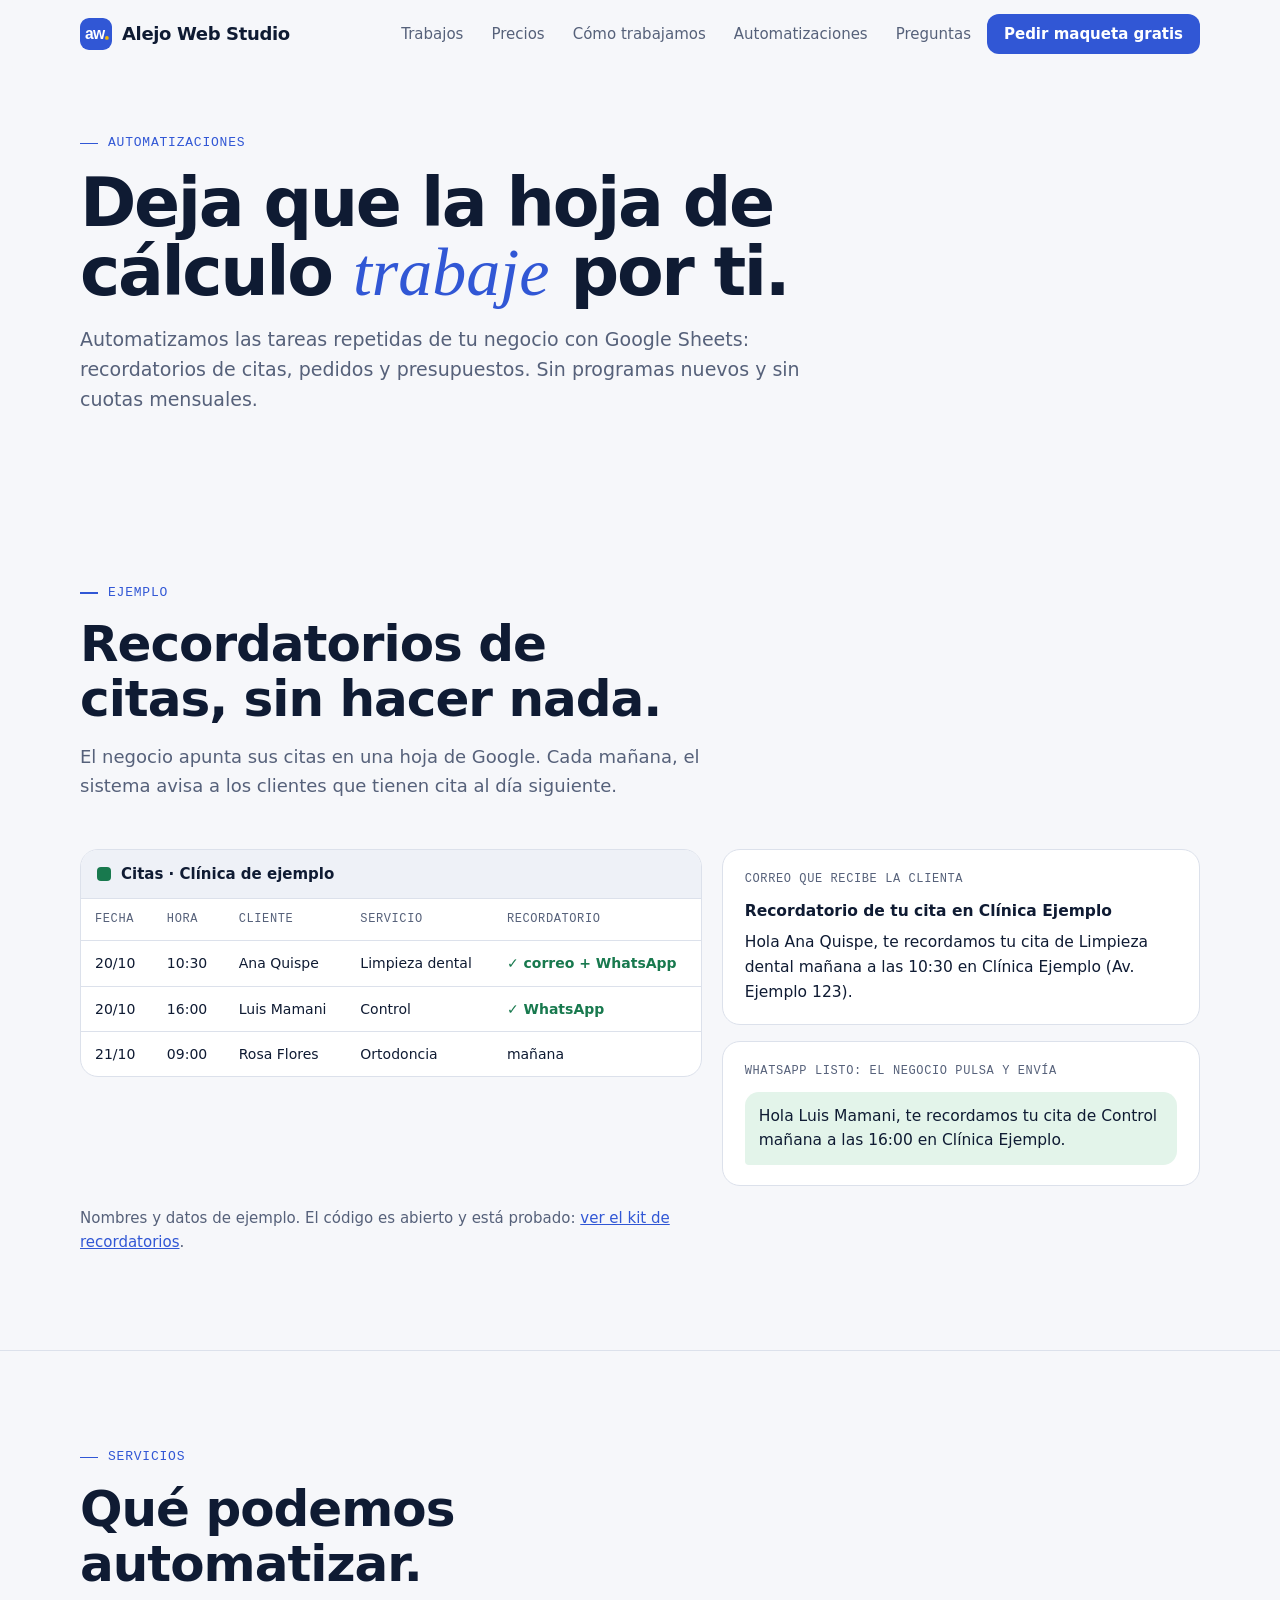
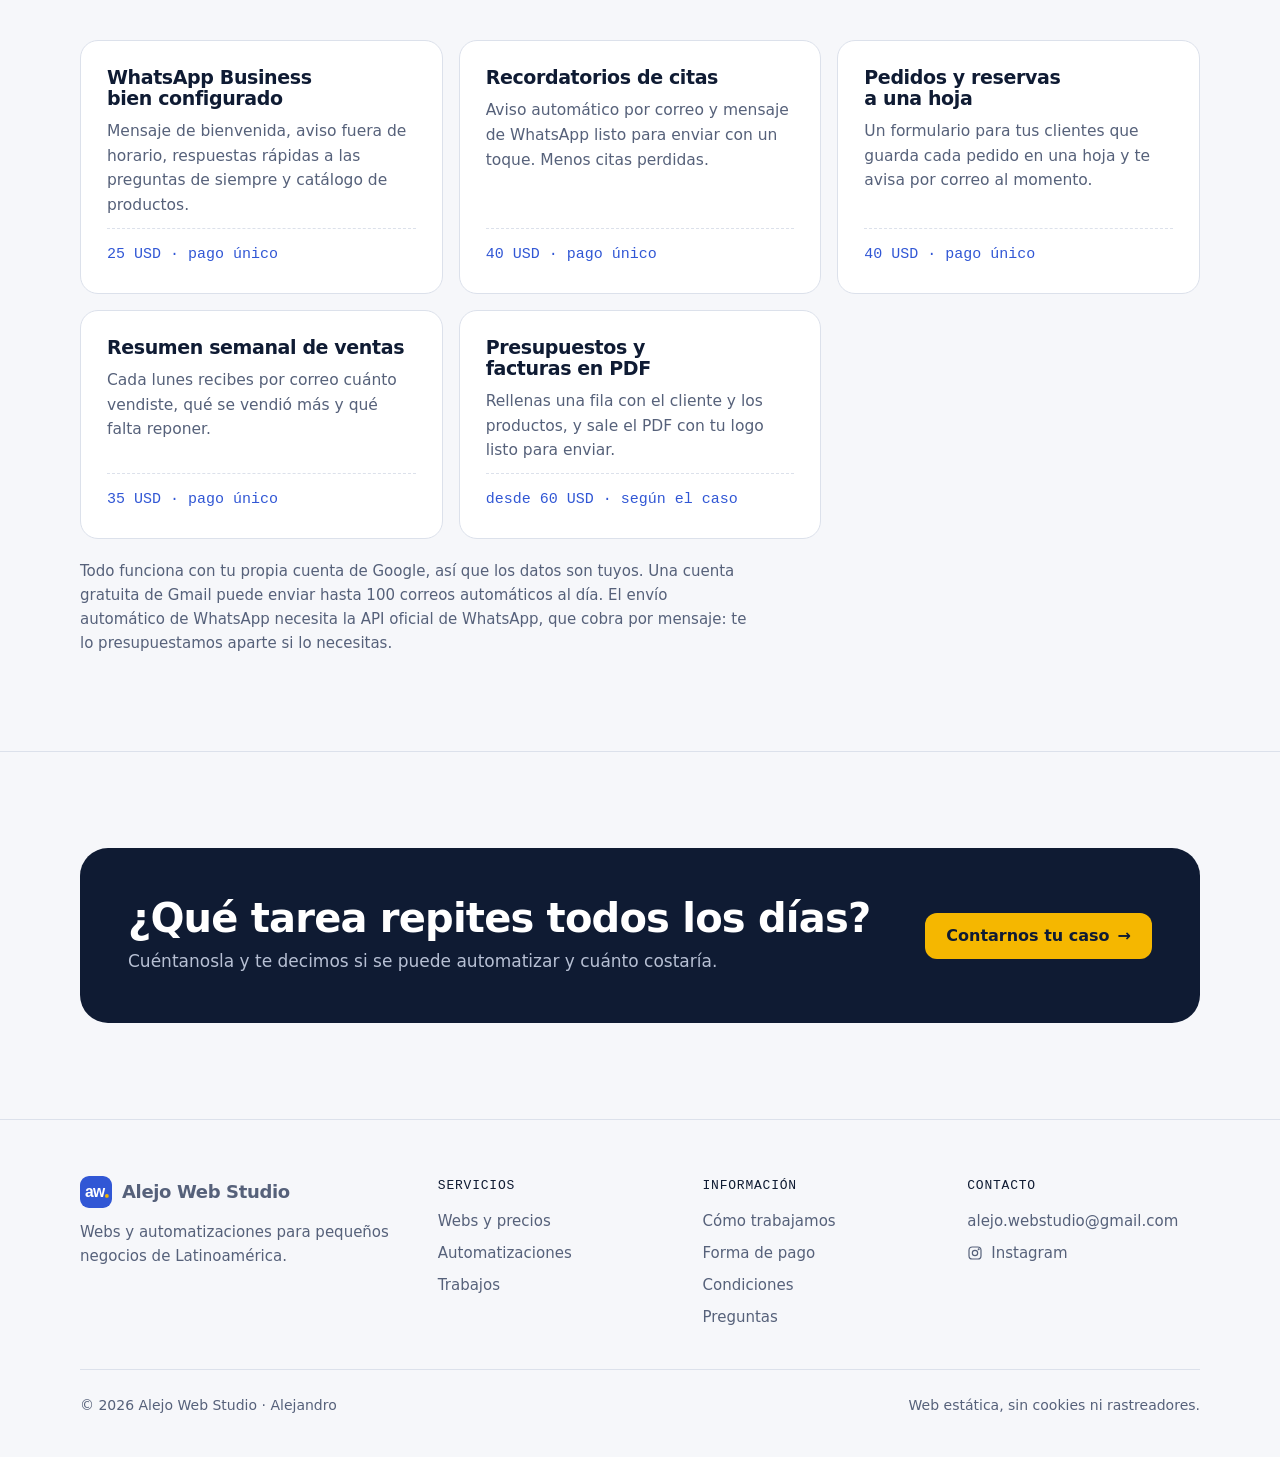
==== automatizaciones/index.html @ 04fbe158 "Add files via upload" ====
<!doctype html>
<html lang="es">
<head>
<meta charset="utf-8">
<meta name="viewport" content="width=device-width, initial-scale=1, viewport-fit=cover">
<meta http-equiv="Content-Security-Policy" content="default-src 'self'; style-src 'self' 'unsafe-inline' https://fonts.googleapis.com; font-src https://fonts.gstatic.com; img-src 'self' data:; script-src 'none'; base-uri 'self'; form-action 'none'; object-src 'none'">
<meta name="referrer" content="strict-origin-when-cross-origin">
<title>Automatizaciones para negocios · Alejo Web Studio</title>
<meta name="description" content="Recordatorios de citas, pedidos y presupuestos automáticos con Google Sheets. Sin cuotas mensuales.">
<link rel="icon" href="../img/logo.svg" type="image/svg+xml">
<link rel="canonical" href="https://alejowebstudio.github.io/automatizaciones/">
<link rel="preconnect" href="https://fonts.googleapis.com"><link rel="preconnect" href="https://fonts.gstatic.com" crossorigin>
<link rel="stylesheet" href="https://fonts.googleapis.com/css2?family=Geist:wght@400;500;600;700&family=Geist+Mono:wght@400;500&family=Instrument+Serif:ital@1&display=swap">
<link rel="stylesheet" href="../assets/site.css">
<style>
.ahero{padding-block:64px 72px}
.ahero h1{font-size:clamp(40px,5.6vw,68px);font-weight:700;letter-spacing:-.035em;line-height:1.02;max-width:16ch}
.ahero h1 .serif{color:var(--brand)}
.ahero .intro{font-size:19px}
.demo{display:grid;grid-template-columns:1.3fr 1fr;gap:20px;align-items:start}
.sheet{overflow:hidden;min-width:0}
.sheet .bar{display:flex;align-items:center;gap:10px;padding:12px 16px;border-bottom:1px solid var(--line);font-weight:600;font-size:15px;background:var(--surface-2)}
.sheet .bar i{width:14px;height:14px;border-radius:4px;background:var(--ok)}
.sheet .scroll{overflow-x:auto}
.sheet table{border-collapse:collapse;width:100%;font-size:14px;min-width:540px}
.sheet th,.sheet td{padding:11px 14px;border-bottom:1px solid var(--line);text-align:left;white-space:nowrap}
.sheet th{font-family:var(--mono);font-size:12px;font-weight:500;text-transform:uppercase;letter-spacing:.05em;color:var(--muted)}
.sheet tr:last-child td{border-bottom:0}
.sheet .ok{color:var(--ok);font-weight:600}
.outs{display:grid;gap:16px;min-width:0}
.out{padding:20px 22px}
.out .lbl{font-family:var(--mono);font-size:12px;text-transform:uppercase;letter-spacing:.05em;color:var(--muted);margin-bottom:10px}
.out .subj{font-weight:600;margin-bottom:6px}
.out p{font-size:15.5px}
.bubble{background:var(--ok-soft);border-radius:14px 14px 14px 4px;padding:12px 14px}
.note{margin-top:20px;font-size:15px;color:var(--muted);max-width:70ch}
.svcs{display:grid;grid-template-columns:repeat(3,1fr);gap:16px}
.svc{padding:26px;display:flex;flex-direction:column;gap:10px;min-width:0}
.svc h3{font-size:19px;font-weight:600}
.svc p{color:var(--muted);font-size:15.5px}
.svc .pr{margin-top:auto;padding-top:14px;border-top:1px dashed var(--line);font-family:var(--mono);color:var(--brand);font-size:15px}
.cta{background:#0F1B33;color:#E9EDF6;border-radius:28px;padding:48px;display:flex;justify-content:space-between;align-items:center;gap:28px;flex-wrap:wrap}
.cta h2{font-size:clamp(28px,3.4vw,40px);font-weight:700;color:#fff}
.cta p{color:#B7C0D4;margin-top:8px}
@media (max-width:1020px){.demo{grid-template-columns:1fr}.svcs{grid-template-columns:1fr 1fr}}
@media (max-width:640px){.svcs{grid-template-columns:1fr}.cta{padding:30px 22px}}
</style>
</head>
<body>
<a class="skip" href="#main">Saltar al contenido</a>
<header class="top">
  <div class="wrap">
    <a class="brand" href="../"><img src="../img/logo.svg" alt="" width="32" height="32">Alejo Web Studio</a>
    <div class="menu">
      <a href="../#trabajos">Trabajos</a>
      <a href="../#precios">Precios</a>
      <a href="../#proceso">Cómo trabajamos</a>
      <a href="../automatizaciones/">Automatizaciones</a>
      <a href="../#preguntas">Preguntas</a>
      <a class="btn btn-primary btn-sm" href="../#empezar">Pedir maqueta gratis</a>
      <details class="mnav"><summary aria-label="Abrir menú"><span></span></summary>
        <nav aria-label="Menú">
          <a href="../#trabajos">Trabajos</a><a href="../#precios">Precios</a><a href="../#proceso">Cómo trabajamos</a>
          <a href="../#pago">Forma de pago</a><a href="../automatizaciones/">Automatizaciones</a><a href="../#preguntas">Preguntas</a>
          <a href="../#empezar"><b>Pedir maqueta gratis</b></a>
        </nav>
      </details>
    </div>
  </div>
</header>
<main id="main">
<div class="wrap ahero">
  <p class="eyebrow">Automatizaciones</p>
  <h1>Deja que la hoja de cálculo <span class="serif">trabaje</span> por ti.</h1>
  <p class="intro">Automatizamos las tareas repetidas de tu negocio con Google Sheets: recordatorios de citas, pedidos y presupuestos. Sin programas nuevos y sin cuotas mensuales.</p>
</div>

<section class="section">
  <div class="wrap">
    <div class="head">
      <p class="eyebrow">Ejemplo</p>
      <h2 class="h2">Recordatorios de citas, sin hacer nada.</h2>
      <p class="intro">El negocio apunta sus citas en una hoja de Google. Cada mañana, el sistema avisa a los clientes que tienen cita al día siguiente.</p>
    </div>
    <div class="demo">
      <div class="sheet card">
        <div class="bar"><i aria-hidden="true"></i>Citas · Clínica de ejemplo</div>
        <div class="scroll" role="region" aria-label="Hoja de citas de ejemplo" tabindex="0">
        <table>
          <thead><tr><th>Fecha</th><th>Hora</th><th>Cliente</th><th>Servicio</th><th>Recordatorio</th></tr></thead>
          <tbody>
            <tr><td>20/10</td><td>10:30</td><td>Ana Quispe</td><td>Limpieza dental</td><td class="ok">✓ correo + WhatsApp</td></tr>
            <tr><td>20/10</td><td>16:00</td><td>Luis Mamani</td><td>Control</td><td class="ok">✓ WhatsApp</td></tr>
            <tr><td>21/10</td><td>09:00</td><td>Rosa Flores</td><td>Ortodoncia</td><td>mañana</td></tr>
          </tbody>
        </table>
        </div>
      </div>
      <div class="outs">
        <div class="out card"><p class="lbl">Correo que recibe la clienta</p><p class="subj">Recordatorio de tu cita en Clínica Ejemplo</p><p>Hola Ana Quispe, te recordamos tu cita de Limpieza dental mañana a las 10:30 en Clínica Ejemplo (Av. Ejemplo 123).</p></div>
        <div class="out card"><p class="lbl">WhatsApp listo: el negocio pulsa y envía</p><p class="bubble">Hola Luis Mamani, te recordamos tu cita de Control mañana a las 16:00 en Clínica Ejemplo.</p></div>
      </div>
    </div>
    <p class="note">Nombres y datos de ejemplo. El código es abierto y está probado: <a href="recordatorios-citas/">ver el kit de recordatorios</a>.</p>
  </div>
</section>

<section class="section">
  <div class="wrap">
    <div class="head">
      <p class="eyebrow">Servicios</p>
      <h2 class="h2">Qué podemos automatizar.</h2>
    </div>
    <div class="svcs">
      <div class="svc card"><h3>WhatsApp Business bien configurado</h3><p>Mensaje de bienvenida, aviso fuera de horario, respuestas rápidas a las preguntas de siempre y catálogo de productos.</p><p class="pr">25 USD · pago único</p></div>
      <div class="svc card"><h3>Recordatorios de citas</h3><p>Aviso automático por correo y mensaje de WhatsApp listo para enviar con un toque. Menos citas perdidas.</p><p class="pr">40 USD · pago único</p></div>
      <div class="svc card"><h3>Pedidos y reservas a una hoja</h3><p>Un formulario para tus clientes que guarda cada pedido en una hoja y te avisa por correo al momento.</p><p class="pr">40 USD · pago único</p></div>
      <div class="svc card"><h3>Resumen semanal de ventas</h3><p>Cada lunes recibes por correo cuánto vendiste, qué se vendió más y qué falta reponer.</p><p class="pr">35 USD · pago único</p></div>
      <div class="svc card"><h3>Presupuestos y facturas en PDF</h3><p>Rellenas una fila con el cliente y los productos, y sale el PDF con tu logo listo para enviar.</p><p class="pr">desde 60 USD · según el caso</p></div>
    </div>
    <p class="note">Todo funciona con tu propia cuenta de Google, así que los datos son tuyos. Una cuenta gratuita de Gmail puede enviar hasta 100 correos automáticos al día. El envío automático de WhatsApp necesita la API oficial de WhatsApp, que cobra por mensaje: te lo presupuestamos aparte si lo necesitas.</p>
  </div>
</section>

<section class="section">
  <div class="wrap">
    <div class="cta">
      <div><h2>¿Qué tarea repites todos los días?</h2><p>Cuéntanosla y te decimos si se puede automatizar y cuánto costaría.</p></div>
      <a class="btn btn-accent" href="../#empezar">Contarnos tu caso <span class="arr" aria-hidden="true">→</span></a>
    </div>
  </div>
</section>
</main>
<footer class="foot">
  <div class="wrap">
    <div class="cols">
      <div><a class="brand" href="../"><img src="../img/logo.svg" alt="" width="32" height="32">Alejo Web Studio</a><p class="about">Webs y automatizaciones para pequeños negocios de Latinoamérica.</p></div>
      <div><h4>Servicios</h4><ul><li><a href="../#precios">Webs y precios</a></li><li><a href="../automatizaciones/">Automatizaciones</a></li><li><a href="../#trabajos">Trabajos</a></li></ul></div>
      <div><h4>Información</h4><ul><li><a href="../#proceso">Cómo trabajamos</a></li><li><a href="../#pago">Forma de pago</a></li><li><a href="../condiciones/">Condiciones</a></li><li><a href="../#preguntas">Preguntas</a></li></ul></div>
      <div><h4>Contacto</h4><ul><li><a href="../#empezar">alejo.webstudio@gmail.com</a></li><li><a class="social" href="https://www.instagram.com/alejowebstudio/" rel="noopener"><svg viewBox="0 0 24 24" aria-hidden="true"><rect x="3" y="3" width="18" height="18" rx="5"/><circle cx="12" cy="12" r="4"/><circle cx="17.5" cy="6.5" r=".6" fill="currentColor"/></svg>Instagram</a></li><!--REDES--></ul></div>
    </div>
    <div class="legal"><span>© 2026 Alejo Web Studio · Alejandro</span><span>Web estática, sin cookies ni rastreadores.</span></div>
  </div>
</footer>
</body>
</html>
---- assets/site.css ----
/* Alejo Web Studio · estilos compartidos */
:root{
  --bg:#F6F7FA;--surface:#FFFFFF;--surface-2:#EEF1F7;--ink:#0F1B33;--muted:#56617A;--line:#DCE1EB;
  --brand:#3157D5;--brand-strong:#2445B4;--brand-soft:#E7ECFC;--on-brand:#FFFFFF;
  --accent:#F5B700;--on-accent:#0F1B33;--ok:#18794E;--ok-soft:#E3F4EA;--bad:#B4441A;--bad-soft:#FBE9E1;
  --shadow:0 1px 2px rgba(15,27,51,.06),0 12px 32px -18px rgba(15,27,51,.35);
  --radius:18px;--maxw:1160px;
  --sans:"Geist",ui-sans-serif,system-ui,-apple-system,"Segoe UI",Roboto,Arial,sans-serif;
  --serif:"Instrument Serif",Georgia,"Times New Roman",serif;
  --mono:"Geist Mono",ui-monospace,SFMono-Regular,Menlo,Consolas,monospace;
  color-scheme:light;
}
@media (prefers-color-scheme:dark){:root:not([data-theme="light"]){
  --bg:#0A1120;--surface:#111A2E;--surface-2:#16213A;--ink:#E9EDF6;--muted:#9AA5BE;--line:#243150;
  --brand:#6F8CFF;--brand-strong:#8CA3FF;--brand-soft:#1A2650;--on-brand:#0A1120;
  --accent:#F5B700;--on-accent:#0F1B33;--ok:#43C68A;--ok-soft:#10301F;--bad:#F08E62;--bad-soft:#3A1E14;
  --shadow:0 1px 2px rgba(0,0,0,.4),0 16px 36px -18px rgba(0,0,0,.7);color-scheme:dark}}
:root[data-theme="dark"]{
  --bg:#0A1120;--surface:#111A2E;--surface-2:#16213A;--ink:#E9EDF6;--muted:#9AA5BE;--line:#243150;
  --brand:#6F8CFF;--brand-strong:#8CA3FF;--brand-soft:#1A2650;--on-brand:#0A1120;
  --accent:#F5B700;--on-accent:#0F1B33;--ok:#43C68A;--ok-soft:#10301F;--bad:#F08E62;--bad-soft:#3A1E14;
  --shadow:0 1px 2px rgba(0,0,0,.4),0 16px 36px -18px rgba(0,0,0,.7);color-scheme:dark}

*,*::before,*::after{box-sizing:border-box}
html{scroll-behavior:smooth;scroll-padding-top:84px;-webkit-text-size-adjust:100%}
@media (prefers-reduced-motion:reduce){html{scroll-behavior:auto}*{transition:none!important}}
body{margin:0;font-family:var(--sans);font-size:17px;line-height:1.6;background:var(--bg);color:var(--ink);-webkit-font-smoothing:antialiased}
img{max-width:100%;height:auto;display:block}
a{color:var(--brand)}
a:hover{color:var(--brand-strong)}
:focus-visible{outline:3px solid var(--accent);outline-offset:3px;border-radius:6px}
h1,h2,h3{line-height:1.1;letter-spacing:-.02em;text-wrap:balance;margin:0}
p{margin:0}
.serif{font-family:var(--serif);font-weight:400;font-style:italic;letter-spacing:0}
.mono{font-family:var(--mono)}
.skip{position:absolute;left:-999px;top:8px;background:var(--surface);padding:8px 14px;border-radius:8px;z-index:50}
.skip:focus{left:12px}

.wrap{max-width:var(--maxw);margin:0 auto;padding-left:max(20px,env(safe-area-inset-left,0px));padding-right:max(20px,env(safe-area-inset-right,0px))}
.narrow{max-width:760px}

/* Cabecera */
.top{position:sticky;top:0;z-index:20;background:color-mix(in srgb,var(--bg) 86%,transparent);backdrop-filter:saturate(1.4) blur(12px);-webkit-backdrop-filter:saturate(1.4) blur(12px);border-bottom:1px solid transparent}
.top .wrap{display:flex;align-items:center;justify-content:space-between;gap:16px;min-height:68px}
.brand{display:flex;align-items:center;gap:10px;font-weight:700;font-size:18px;letter-spacing:-.02em;color:var(--ink);text-decoration:none}
.brand img{width:32px;height:32px;border-radius:9px}
.menu{display:flex;align-items:center;gap:4px}
.menu a:not(.btn){color:var(--muted);text-decoration:none;font-weight:500;font-size:15px;padding:8px 12px;border-radius:10px}
.menu a:not(.btn):hover{color:var(--ink);background:var(--surface-2)}
.mnav{display:none;position:relative}
.mnav summary{list-style:none;cursor:pointer;display:grid;place-items:center;width:44px;height:44px;border-radius:12px;border:1px solid var(--line);background:var(--surface)}
.mnav summary::-webkit-details-marker{display:none}
.mnav summary span,.mnav summary span::before,.mnav summary span::after{display:block;width:18px;height:2px;background:var(--ink);border-radius:2px;position:relative;content:""}
.mnav summary span::before{position:absolute;top:-6px}.mnav summary span::after{position:absolute;top:6px}
.mnav[open] summary span{background:transparent}.mnav[open] summary span::before{top:0;transform:rotate(45deg)}.mnav[open] summary span::after{top:0;transform:rotate(-45deg)}
.mnav nav{position:absolute;right:0;top:54px;width:min(280px,calc(100vw - 32px));background:var(--surface);border:1px solid var(--line);border-radius:16px;box-shadow:var(--shadow);padding:8px;display:grid}
.mnav nav a{padding:12px 14px;border-radius:10px;color:var(--ink);text-decoration:none;font-weight:500}
.mnav nav a:hover{background:var(--surface-2)}

/* Botones */
.btn{display:inline-flex;align-items:center;justify-content:center;gap:8px;min-height:46px;padding:0 20px;border-radius:12px;font-weight:600;font-size:16px;text-decoration:none;border:1px solid transparent;transition:transform .12s,background .12s,border-color .12s;cursor:pointer}
.btn:active{transform:translateY(1px)}
.btn-primary{background:var(--brand);color:var(--on-brand)}
.btn-primary:hover{background:var(--brand-strong);color:var(--on-brand)}
.btn-ghost{background:var(--surface);color:var(--ink);border-color:var(--line)}
.btn-ghost:hover{border-color:var(--muted);color:var(--ink)}
.btn-accent{background:var(--accent);color:var(--on-accent)}
.btn-accent:hover{filter:brightness(1.05);color:var(--on-accent)}
.btn-sm{min-height:40px;padding:0 16px;font-size:15px}
.btn .arr{transition:transform .15s}.btn:hover .arr{transform:translateX(3px)}

/* Secciones */
.section{padding-block:96px}
.section+.section{border-top:1px solid var(--line)}
.eyebrow{font-family:var(--mono);font-size:13px;letter-spacing:.06em;text-transform:uppercase;color:var(--brand);margin-bottom:14px;display:flex;align-items:center;gap:10px}
.eyebrow::before{content:"";width:18px;height:1.5px;background:currentColor}
.h2{font-size:clamp(32px,4.2vw,50px);font-weight:700;max-width:20ch}
.intro{color:var(--muted);font-size:18px;max-width:60ch;margin-top:16px}
.head{margin-bottom:48px}
.card{background:var(--surface);border:1px solid var(--line);border-radius:var(--radius)}

/* Pie */
.foot{border-top:1px solid var(--line);padding-block:56px 40px;color:var(--muted);font-size:15px}
.foot .cols{display:grid;grid-template-columns:1.4fr 1fr 1fr 1fr;gap:32px}
.foot h4{font-size:13px;font-family:var(--mono);text-transform:uppercase;letter-spacing:.06em;color:var(--ink);margin:0 0 12px;font-weight:500}
.foot ul{list-style:none;margin:0;padding:0;display:grid;gap:8px}
.foot a{color:var(--muted);text-decoration:none}.foot a:hover{color:var(--ink);text-decoration:underline}
.foot .legal{margin-top:40px;padding-top:24px;border-top:1px solid var(--line);display:flex;justify-content:space-between;gap:12px;flex-wrap:wrap;font-size:14px}
.foot .about{max-width:34ch;margin-top:12px}

/* Páginas de texto (condiciones, kit) */
.doc{padding-block:56px 96px}
.doc .back{display:inline-flex;gap:6px;font-weight:500;text-decoration:none;color:var(--muted);margin-bottom:28px}
.doc .back:hover{color:var(--ink)}
.doc h1{font-size:clamp(34px,5vw,52px);font-weight:700}
.doc .meta{font-family:var(--mono);font-size:14px;color:var(--muted);margin-top:14px}
.doc .lede{font-size:19px;color:var(--muted);margin-top:22px;max-width:62ch}
.doc h2{font-size:24px;margin:52px 0 14px;display:flex;align-items:baseline;gap:12px}
.doc h2 .n{font-family:var(--mono);font-size:14px;color:var(--brand);font-weight:500}
.doc ul,.doc ol{padding-left:22px;margin:0;display:grid;gap:10px}
.doc li::marker{color:var(--muted)}
.doc p+p{margin-top:12px}
.doc code{font-family:var(--mono);font-size:.9em;background:var(--surface-2);padding:2px 6px;border-radius:6px}
.toc{display:flex;flex-wrap:wrap;gap:8px;margin-top:32px}
.toc a{font-size:14px;text-decoration:none;color:var(--ink);border:1px solid var(--line);background:var(--surface);padding:6px 12px;border-radius:999px}
.toc a:hover{border-color:var(--brand)}
.note-box{margin-top:56px;padding:24px 28px;background:var(--brand-soft);border-radius:var(--radius)}

@media (max-width:900px){
  .menu a:not(.btn){display:none}
  .mnav{display:block}
  .foot .cols{grid-template-columns:1fr 1fr}
  .section{padding-block:72px}
}
@media (max-width:520px){
  .menu .btn{display:none}
  .foot .cols{grid-template-columns:1fr}
  .section{padding-block:60px}
}
.social{display:inline-flex;align-items:center;gap:8px}
.social svg{width:16px;height:16px;fill:none;stroke:currentColor;stroke-width:1.8}
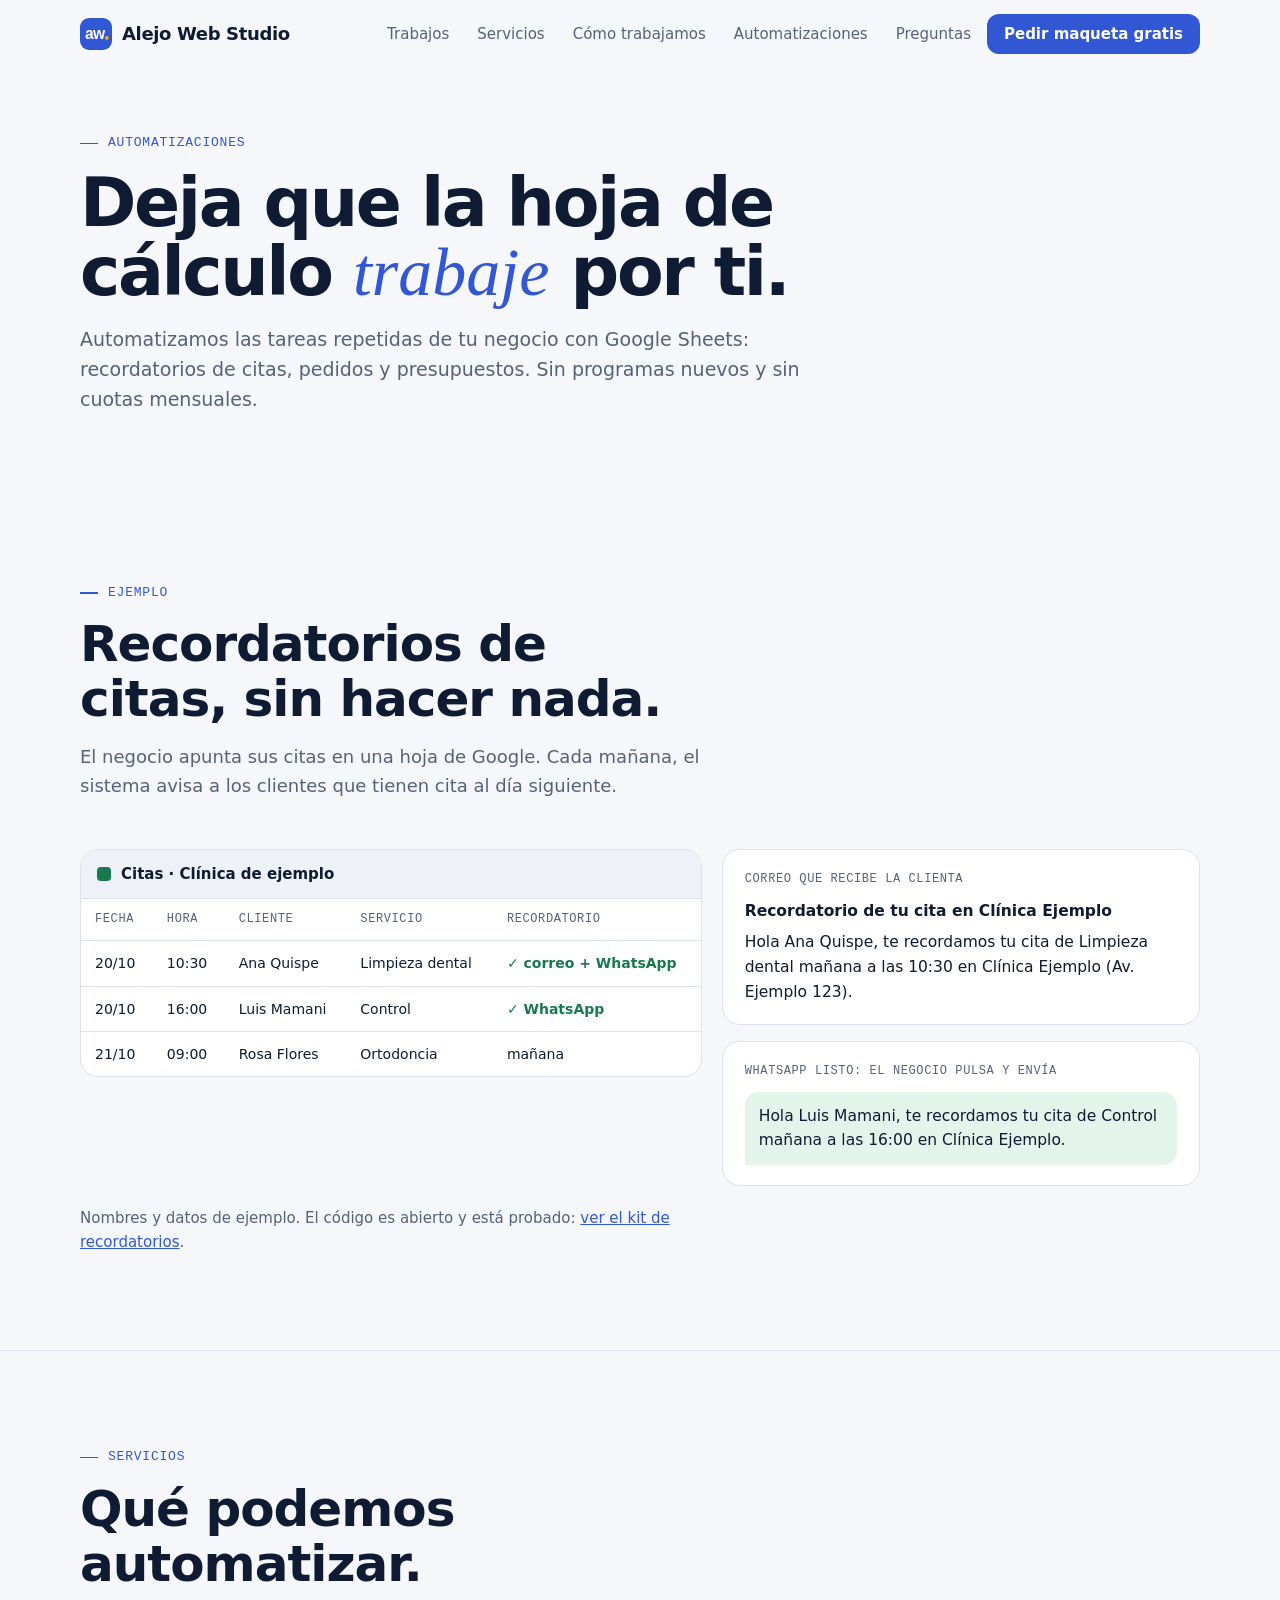
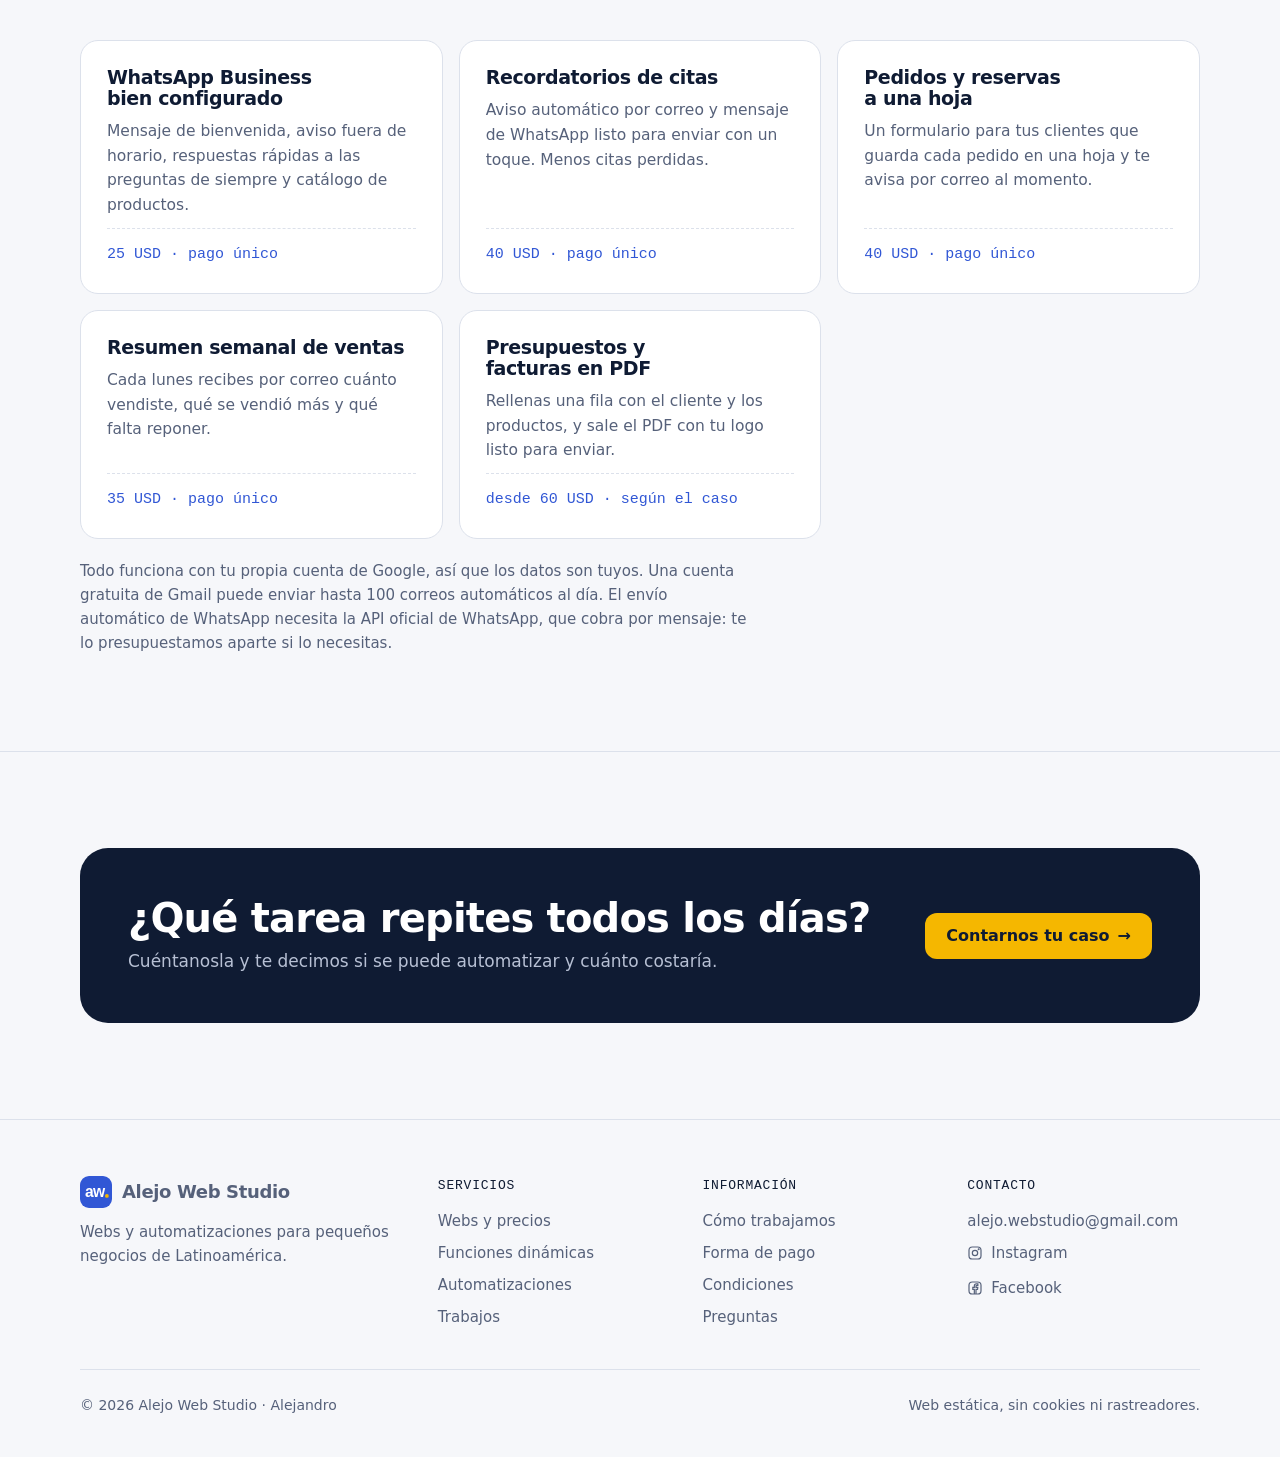
==== commit 89a83933: "Add files via upload" ====
--- a/automatizaciones/index.html
+++ b/automatizaciones/index.html
@@ -53,14 +53,14 @@
     <a class="brand" href="../"><img src="../img/logo.svg" alt="" width="32" height="32">Alejo Web Studio</a>
     <div class="menu">
       <a href="../#trabajos">Trabajos</a>
-      <a href="../#precios">Precios</a>
+      <a href="../#servicios">Servicios</a>
       <a href="../#proceso">Cómo trabajamos</a>
       <a href="../automatizaciones/">Automatizaciones</a>
       <a href="../#preguntas">Preguntas</a>
       <a class="btn btn-primary btn-sm" href="../#empezar">Pedir maqueta gratis</a>
       <details class="mnav"><summary aria-label="Abrir menú"><span></span></summary>
         <nav aria-label="Menú">
-          <a href="../#trabajos">Trabajos</a><a href="../#precios">Precios</a><a href="../#proceso">Cómo trabajamos</a>
+          <a href="../#servicios">Servicios y precios</a><a href="../#dinamicas">Funciones dinámicas</a><a href="../#trabajos">Trabajos</a><a href="../#proceso">Cómo trabajamos</a>
           <a href="../#pago">Forma de pago</a><a href="../automatizaciones/">Automatizaciones</a><a href="../#preguntas">Preguntas</a>
           <a href="../#empezar"><b>Pedir maqueta gratis</b></a>
         </nav>
@@ -135,9 +135,9 @@
   <div class="wrap">
     <div class="cols">
       <div><a class="brand" href="../"><img src="../img/logo.svg" alt="" width="32" height="32">Alejo Web Studio</a><p class="about">Webs y automatizaciones para pequeños negocios de Latinoamérica.</p></div>
-      <div><h4>Servicios</h4><ul><li><a href="../#precios">Webs y precios</a></li><li><a href="../automatizaciones/">Automatizaciones</a></li><li><a href="../#trabajos">Trabajos</a></li></ul></div>
+      <div><h4>Servicios</h4><ul><li><a href="../#servicios">Webs y precios</a></li><li><a href="../#dinamicas">Funciones dinámicas</a></li><li><a href="../automatizaciones/">Automatizaciones</a></li><li><a href="../#trabajos">Trabajos</a></li></ul></div>
       <div><h4>Información</h4><ul><li><a href="../#proceso">Cómo trabajamos</a></li><li><a href="../#pago">Forma de pago</a></li><li><a href="../condiciones/">Condiciones</a></li><li><a href="../#preguntas">Preguntas</a></li></ul></div>
-      <div><h4>Contacto</h4><ul><li><a href="../#empezar">alejo.webstudio@gmail.com</a></li><li><a class="social" href="https://www.instagram.com/alejowebstudio/" rel="noopener"><svg viewBox="0 0 24 24" aria-hidden="true"><rect x="3" y="3" width="18" height="18" rx="5"/><circle cx="12" cy="12" r="4"/><circle cx="17.5" cy="6.5" r=".6" fill="currentColor"/></svg>Instagram</a></li><!--REDES--></ul></div>
+      <div><h4>Contacto</h4><ul><li><a href="../#empezar">alejo.webstudio@gmail.com</a></li><li><a class="social" href="https://www.instagram.com/alejowebstudio/" rel="noopener"><svg viewBox="0 0 24 24" aria-hidden="true"><rect x="3" y="3" width="18" height="18" rx="5"/><circle cx="12" cy="12" r="4"/><circle cx="17.5" cy="6.5" r=".6" fill="currentColor"/></svg>Instagram</a></li><li><a class="social" href="https://www.facebook.com/profile.php?id=61595112646783" rel="noopener"><svg viewBox="0 0 24 24" aria-hidden="true"><rect x="3" y="3" width="18" height="18" rx="5"/><path d="M13.5 21v-7h2.3l.4-2.8h-2.7V9.5c0-.8.3-1.3 1.4-1.3h1.4V5.7c-.3 0-1.1-.1-2-.1-2 0-3.3 1.2-3.3 3.4v2.2H8.7V14H11v7"/></svg>Facebook</a></li><!--REDES--></ul></div>
     </div>
     <div class="legal"><span>© 2026 Alejo Web Studio · Alejandro</span><span>Web estática, sin cookies ni rastreadores.</span></div>
   </div>
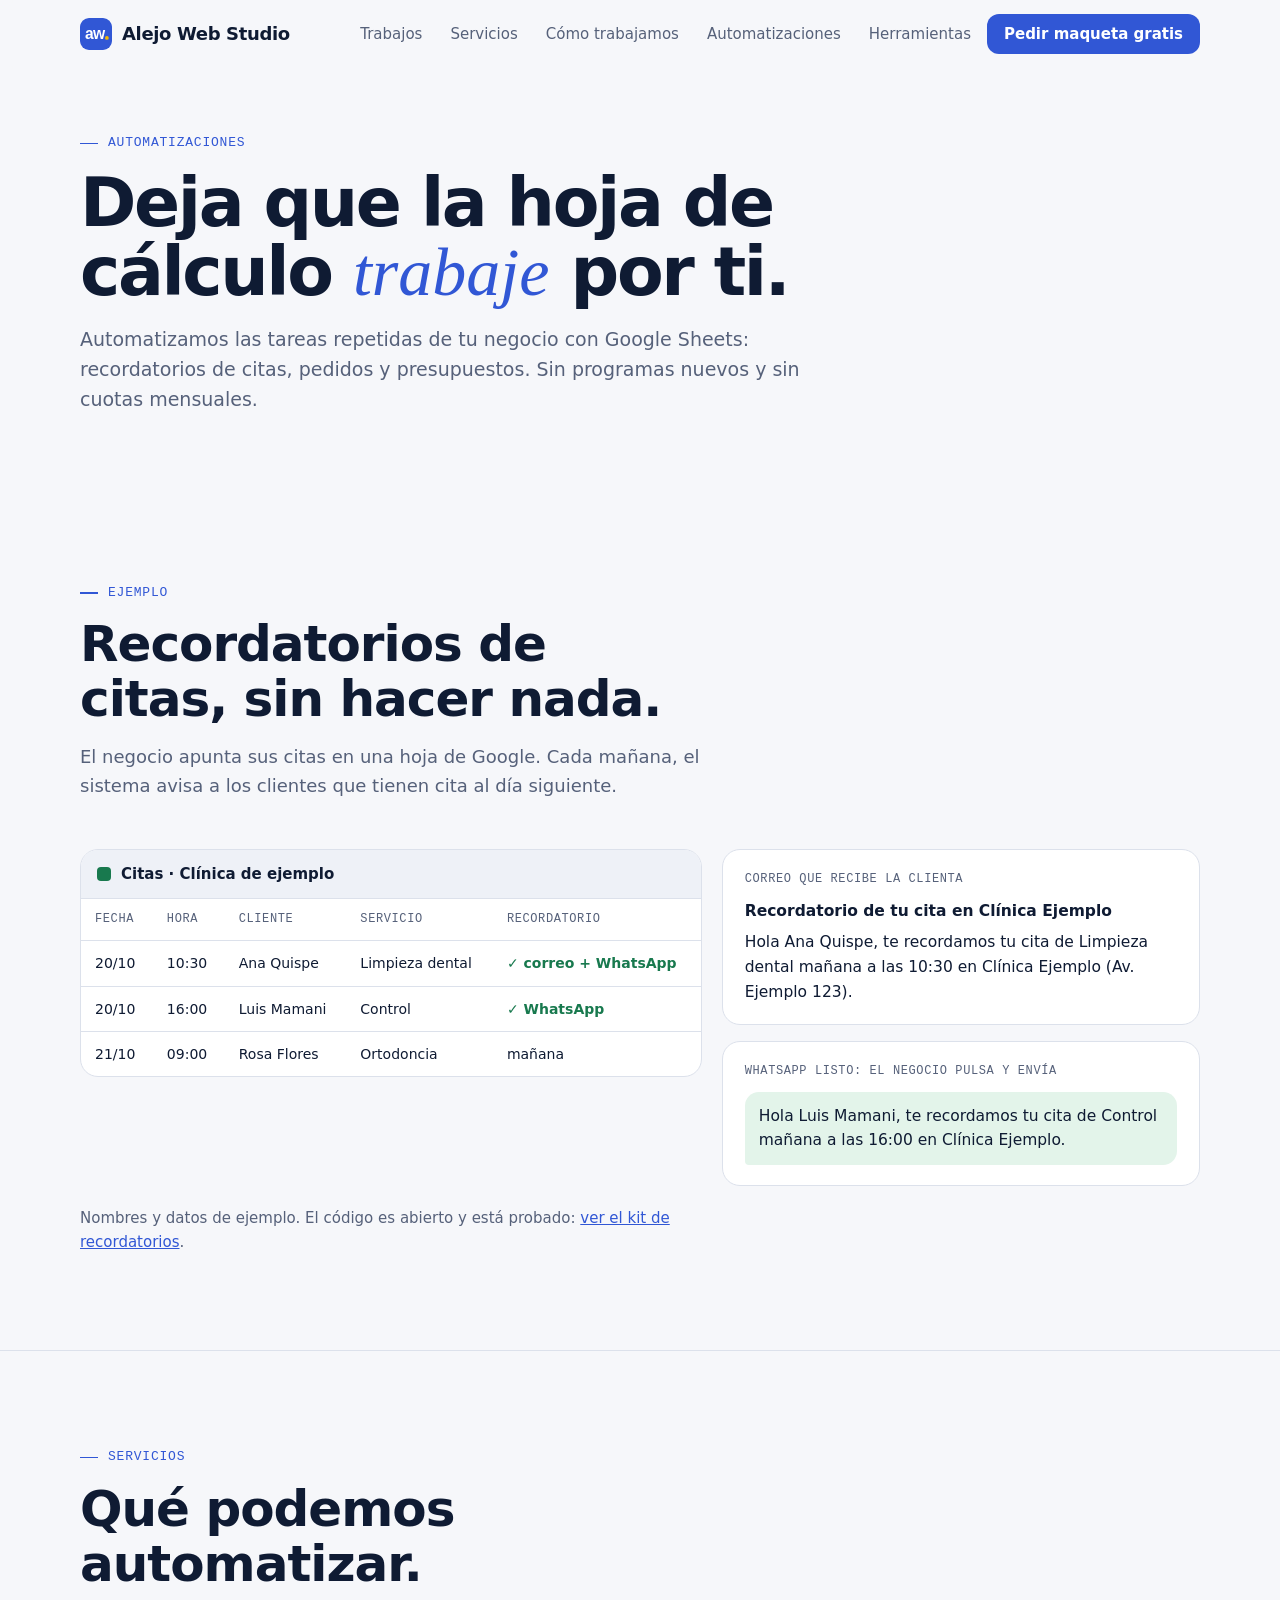
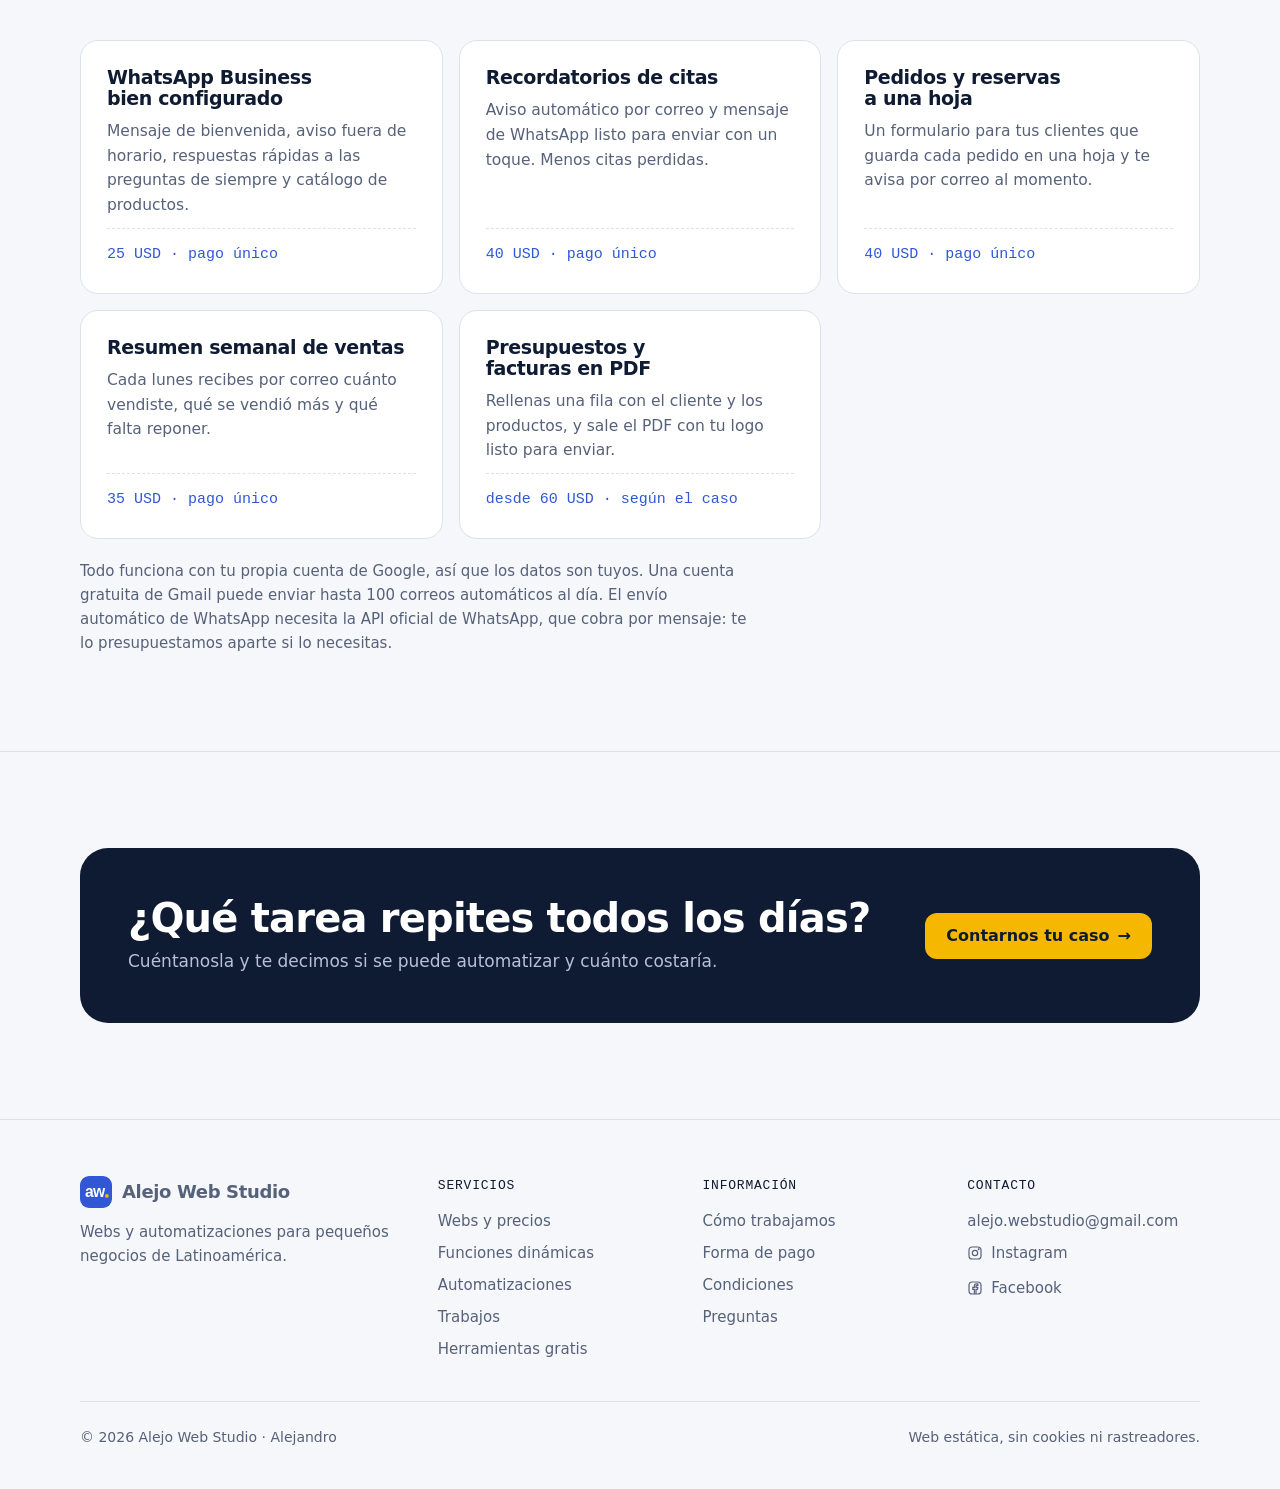
==== commit 613b82a6: "Add files via upload" ====
--- a/automatizaciones/index.html
+++ b/automatizaciones/index.html
@@ -56,12 +56,12 @@
       <a href="../#servicios">Servicios</a>
       <a href="../#proceso">Cómo trabajamos</a>
       <a href="../automatizaciones/">Automatizaciones</a>
-      <a href="../#preguntas">Preguntas</a>
+      <a href="../herramientas/">Herramientas</a>
       <a class="btn btn-primary btn-sm" href="../#empezar">Pedir maqueta gratis</a>
       <details class="mnav"><summary aria-label="Abrir menú"><span></span></summary>
         <nav aria-label="Menú">
           <a href="../#servicios">Servicios y precios</a><a href="../#dinamicas">Funciones dinámicas</a><a href="../#trabajos">Trabajos</a><a href="../#proceso">Cómo trabajamos</a>
-          <a href="../#pago">Forma de pago</a><a href="../automatizaciones/">Automatizaciones</a><a href="../#preguntas">Preguntas</a>
+          <a href="../#pago">Forma de pago</a><a href="../automatizaciones/">Automatizaciones</a><a href="../herramientas/">Herramientas gratis</a><a href="../#preguntas">Preguntas</a>
           <a href="../#empezar"><b>Pedir maqueta gratis</b></a>
         </nav>
       </details>
@@ -135,7 +135,7 @@
   <div class="wrap">
     <div class="cols">
       <div><a class="brand" href="../"><img src="../img/logo.svg" alt="" width="32" height="32">Alejo Web Studio</a><p class="about">Webs y automatizaciones para pequeños negocios de Latinoamérica.</p></div>
-      <div><h4>Servicios</h4><ul><li><a href="../#servicios">Webs y precios</a></li><li><a href="../#dinamicas">Funciones dinámicas</a></li><li><a href="../automatizaciones/">Automatizaciones</a></li><li><a href="../#trabajos">Trabajos</a></li></ul></div>
+      <div><h4>Servicios</h4><ul><li><a href="../#servicios">Webs y precios</a></li><li><a href="../#dinamicas">Funciones dinámicas</a></li><li><a href="../automatizaciones/">Automatizaciones</a></li><li><a href="../#trabajos">Trabajos</a></li><li><a href="../herramientas/">Herramientas gratis</a></li></ul></div>
       <div><h4>Información</h4><ul><li><a href="../#proceso">Cómo trabajamos</a></li><li><a href="../#pago">Forma de pago</a></li><li><a href="../condiciones/">Condiciones</a></li><li><a href="../#preguntas">Preguntas</a></li></ul></div>
       <div><h4>Contacto</h4><ul><li><a href="../#empezar">alejo.webstudio@gmail.com</a></li><li><a class="social" href="https://www.instagram.com/alejowebstudio/" rel="noopener"><svg viewBox="0 0 24 24" aria-hidden="true"><rect x="3" y="3" width="18" height="18" rx="5"/><circle cx="12" cy="12" r="4"/><circle cx="17.5" cy="6.5" r=".6" fill="currentColor"/></svg>Instagram</a></li><li><a class="social" href="https://www.facebook.com/profile.php?id=61595112646783" rel="noopener"><svg viewBox="0 0 24 24" aria-hidden="true"><rect x="3" y="3" width="18" height="18" rx="5"/><path d="M13.5 21v-7h2.3l.4-2.8h-2.7V9.5c0-.8.3-1.3 1.4-1.3h1.4V5.7c-.3 0-1.1-.1-2-.1-2 0-3.3 1.2-3.3 3.4v2.2H8.7V14H11v7"/></svg>Facebook</a></li><!--REDES--></ul></div>
     </div>
--- a/assets/site.css
+++ b/assets/site.css
@@ -119,3 +119,4 @@
 }
 .social{display:inline-flex;align-items:center;gap:8px}
 .social svg{width:16px;height:16px;fill:none;stroke:currentColor;stroke-width:1.8}
+.btn[aria-disabled="true"]{opacity:.45;pointer-events:none}
